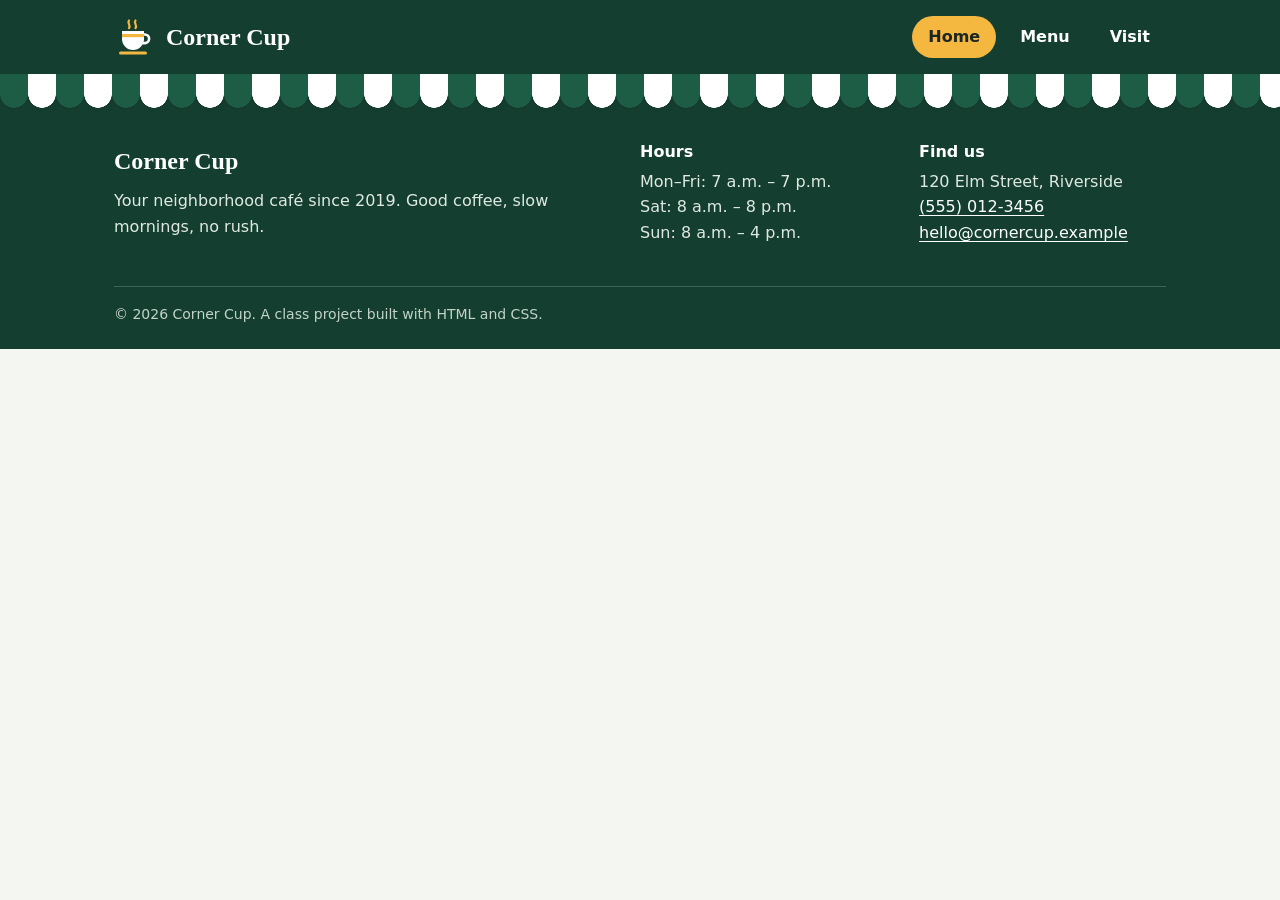
==== index.html @ 5d2ea711 "[CSS Collaboration] Summary: Added project architecture skeleton & README instructions" ====
<!DOCTYPE html>
<html lang="en">
<head>
  <meta charset="UTF-8">
  <meta name="viewport" content="width=device-width, initial-scale=1.0">
  <title>Corner Cup | Your neighborhood café</title>
  <link rel="stylesheet" href="css/base.css">
  <link rel="stylesheet" href="css/home.css">
</head>
<body>
  <a class="skip-link" href="#main">Skip to content</a>

  <!-- ===== Shared header (provided, don't edit) ===== -->
  <header class="site-header">
    <div class="container header-inner">
      <a class="brand" href="index.html">
        <img src="images/logo.svg" alt="" width="40" height="40">
        Corner Cup
      </a>
      <nav aria-label="Main">
        <ul class="nav-list">
          <li><a href="index.html" aria-current="page">Home</a></li>
          <li><a href="menu.html">Menu</a></li>
          <li><a href="visit.html">Visit</a></li>
        </ul>
      </nav>
    </div>
  </header>

  <!-- ===== Student 1: Home page ===== -->
  <main id="main">
    <!--
    ===================================================================
    STUDENT 1: build the Home page inside this <main> element.
    Text to use is in "quotes". Suggested class names are in [brackets].
    Style everything in css/home.css.
    ===================================================================

    TODO 1: Hero (about 20 min)
    A <section> [hero] containing a <div> [container hero-inner] with:
      1. A <div> [hero-text] holding:
         - <h1> "Good coffee, right around the corner."
         - <p> [hero-lead] "Small-batch coffee, pastries baked before sunrise,
           and a window seat with your name on it."
         - A <div> [hero-actions] with two links styled as buttons:
             "See the menu" goes to menu.html, class="button"
             "Book a table" goes to visit.html#contact, class="button button--secondary"
      2. An <img> [hero-image] with src="images/hero-storefront.svg",
         width="480" height="400", and alt text that describes the picture.

    TODO 2: Feature cards (about 20 min)
    A <section> [section] with id="why-us" (Student 3 links to this id!).
    Inside it, a <div> [container] with:
      - <h2> [section-title] "Why our regulars keep coming back"
      - <p> [section-intro] "Three small things we refuse to compromise on."
      - A <div> [feature-grid] holding three <article> [feature-card].
        Each card has an icon <img> with width="56" height="56" and alt=""
        (the icons are decorative), then an <h3> and a <p>:
          images/icon-bean.svg
            "Roasted in small batches"
            "We roast twice a week, so the beans in your cup are never
             more than ten days old."
          images/icon-bread.svg
            "Baked before sunrise"
            "Croissants and muffins come out of the oven at 6 a.m.
             Most are gone by noon."
          images/icon-chair.svg
            "Stay as long as you like"
            "Free Wi-Fi, an outlet at every table, and nobody will rush
             you out the door."

    TODO 3: Specials banner (about 10 min)
    A <section> [special-banner] containing a <div> [container special-inner] with:
      - A <div> holding an <h2> "This week: Honey Oat Latte" and a
        <p> "Espresso, steamed oat milk and a spoonful of local honey."
      - A link styled as a button: "See this week's specials",
        going to menu.html#specials (Student 2 creates that id), class="button"

    TODO 4: Phone layout
    Nothing to add here. This one is CSS only (see css/home.css).

    STRETCH (only if you finish early): Customer quote
    A <section> [section] containing a <div> [container] with a
    <figure> [quote] holding:
      - A <blockquote> with a <p> inside:
        "By my second visit, the barista already knew my order."
        (put curly quotes around it, like this: “ ”)
      - A <figcaption> "Mara, a regular since 2021"
    ===================================================================
    -->
  </main>

  <!-- ===== Shared footer (provided, don't edit) ===== -->
  <footer class="site-footer">
    <div class="container">
      <div class="footer-grid">
        <div>
          <p class="footer-brand">Corner Cup</p>
          <p>Your neighborhood café since 2019. Good coffee, slow mornings, no rush.</p>
        </div>
        <div>
          <h2 class="footer-title">Hours</h2>
          <p>Mon–Fri: 7 a.m. – 7 p.m.<br>Sat: 8 a.m. – 8 p.m.<br>Sun: 8 a.m. – 4 p.m.</p>
        </div>
        <div>
          <h2 class="footer-title">Find us</h2>
          <p>120 Elm Street, Riverside<br>
            <a href="tel:+15550123456">(555) 012-3456</a><br>
            <a href="mailto:hello@cornercup.example">hello@cornercup.example</a></p>
        </div>
      </div>
      <p class="footer-bottom">© 2026 Corner Cup. A class project built with HTML and CSS.</p>
    </div>
  </footer>
</body>
</html>
---- css/base.css ----
/* ==================================================================
   Corner Cup: shared styles (base.css)
   Provided by your teacher. Please don't edit this file.
   Use the variables and classes below in your own page's CSS.
   ================================================================== */

/* ---------- Design tokens ---------- */
:root {
  /* Colors */
  --color-primary: #1d5c45;       /* awning green: buttons, links */
  --color-primary-dark: #143f30;  /* header, footer, hover states */
  --color-accent: #f4b740;        /* marigold: highlights (always use dark text on it) */
  --color-accent-soft: #fcefcf;   /* pale marigold: badges, soft highlights */
  --color-mint: #e1ece4;          /* pale green: soft backgrounds */
  --color-bg: #f4f6f1;            /* page background */
  --color-surface: #ffffff;       /* cards and form fields */
  --color-text: #1c2622;          /* main text */
  --color-muted: #4f5c56;         /* secondary text */
  --color-border: #d3ddd6;        /* card borders and dividers */
  --color-border-strong: #7b8a82; /* form field borders */

  /* Fonts */
  --font-body: system-ui, -apple-system, "Segoe UI", Roboto, "Helvetica Neue", Arial, sans-serif;
  --font-display: "Palatino Linotype", Palatino, "Book Antiqua", Georgia, serif;

  /* Spacing scale */
  --space-1: 4px;
  --space-2: 8px;
  --space-3: 12px;
  --space-4: 16px;
  --space-5: 24px;
  --space-6: 32px;
  --space-7: 48px;
  --space-8: 64px;

  /* Shapes */
  --radius-sm: 6px;
  --radius: 12px;
  --radius-lg: 20px;
  --radius-pill: 999px;
  --shadow: 0 2px 10px rgba(28, 38, 34, 0.08);

  /* Layout */
  --max-width: 1100px;
}

/* ---------- Base ---------- */
*,
*::before,
*::after {
  box-sizing: border-box;
}

html {
  scroll-behavior: smooth;
}

body {
  margin: 0;
  font-family: var(--font-body);
  font-size: 1rem;
  line-height: 1.6;
  color: var(--color-text);
  background: var(--color-bg);
}

img {
  display: block;
  max-width: 100%;
  height: auto;
}

h1,
h2,
h3 {
  margin: 0 0 var(--space-3);
  font-family: var(--font-display);
  line-height: 1.2;
  text-wrap: balance;
}

h1 {
  font-size: 2.75rem;
}

h2 {
  font-size: 2rem;
}

h3 {
  font-size: 1.25rem;
}

p {
  margin: 0 0 var(--space-4);
}

a {
  color: var(--color-primary);
  text-underline-offset: 3px;
}

a:hover {
  color: var(--color-primary-dark);
}

:focus-visible {
  outline: 3px solid var(--color-primary);
  outline-offset: 3px;
}

/* ---------- Layout helpers ---------- */
.container {
  max-width: var(--max-width);
  margin: 0 auto;
  padding: 0 var(--space-5);
}

.section {
  padding: var(--space-8) 0;
}

.section-title {
  margin-bottom: var(--space-3);
}

.section-intro {
  max-width: 60ch;
  margin-bottom: var(--space-6);
  color: var(--color-muted);
}

/* ---------- Buttons ---------- */
.button {
  display: inline-block;
  padding: 12px 22px;
  border: 2px solid var(--color-primary);
  border-radius: var(--radius-pill);
  background: var(--color-primary);
  color: #ffffff;
  font: inherit;
  font-weight: 700;
  line-height: 1.2;
  text-decoration: none;
  cursor: pointer;
  transition: background-color 150ms ease, color 150ms ease, transform 150ms ease;
}

.button:hover {
  border-color: var(--color-primary-dark);
  background: var(--color-primary-dark);
  color: #ffffff;
  transform: translateY(-2px);
}

.button--secondary {
  background: transparent;
  color: var(--color-primary);
}

.button--secondary:hover {
  border-color: var(--color-primary);
  background: var(--color-primary);
  color: #ffffff;
}

/* ---------- Skip link (appears when you press Tab) ---------- */
.skip-link {
  position: absolute;
  top: -60px;
  left: var(--space-4);
  z-index: 10;
  padding: var(--space-2) var(--space-4);
  border-radius: var(--radius-sm);
  background: var(--color-accent);
  color: var(--color-text);
  font-weight: 700;
}

.skip-link:focus {
  top: var(--space-4);
}

/* ---------- Header ---------- */
.site-header {
  background: var(--color-primary-dark);
  color: #ffffff;
}

.header-inner {
  display: flex;
  flex-wrap: wrap;
  align-items: center;
  justify-content: space-between;
  gap: var(--space-3) var(--space-5);
  padding-top: var(--space-4);
  padding-bottom: var(--space-4);
}

.brand {
  display: flex;
  align-items: center;
  gap: var(--space-3);
  color: #ffffff;
  font-family: var(--font-display);
  font-size: 1.5rem;
  font-weight: 700;
  text-decoration: none;
}

.brand:hover {
  color: #ffffff;
}

.nav-list {
  display: flex;
  flex-wrap: wrap;
  gap: var(--space-2);
  margin: 0;
  padding: 0;
  list-style: none;
}

.nav-list a {
  display: block;
  padding: var(--space-2) var(--space-4);
  border-radius: var(--radius-pill);
  color: #ffffff;
  font-weight: 600;
  text-decoration: none;
}

.nav-list a:hover {
  background: rgba(255, 255, 255, 0.14);
  color: #ffffff;
}

.nav-list a[aria-current="page"] {
  background: var(--color-accent);
  color: var(--color-text);
}

.site-header :focus-visible,
.site-footer :focus-visible {
  outline-color: var(--color-accent);
}

/* The striped awning that hangs below the header.
   Its scalloped edge overlaps the top 14px of the first section. */
.site-header::after {
  content: "";
  position: relative;
  z-index: 1;
  display: block;
  height: 34px;
  margin-bottom: -14px;
  background:
    radial-gradient(circle at 14px 20px, var(--color-primary) 13.5px, transparent 14px) 0 0 / 56px 34px repeat-x,
    radial-gradient(circle at 42px 20px, #ffffff 13.5px, transparent 14px) 0 0 / 56px 34px repeat-x,
    linear-gradient(90deg, var(--color-primary) 0 28px, #ffffff 28px 56px) 0 0 / 56px 20px repeat-x;
  filter: drop-shadow(0 3px 2px rgba(28, 38, 34, 0.15));
  pointer-events: none;
}

/* ---------- Page header (used by the Menu and Visit pages) ---------- */
.page-header {
  padding: var(--space-8) 0 var(--space-7);
  background: var(--color-mint);
}

.page-header h1 {
  margin-bottom: var(--space-3);
}

.page-header p {
  max-width: 60ch;
  margin: 0;
  color: var(--color-muted);
  font-size: 1.125rem;
}

/* ---------- Footer ---------- */
.site-footer {
  padding: var(--space-7) 0 var(--space-5);
  background: var(--color-primary-dark);
  color: #dfe9e2;
}

.footer-grid {
  display: grid;
  grid-template-columns: 2fr 1fr 1fr;
  gap: var(--space-6);
}

.footer-grid p {
  margin: 0 0 var(--space-2);
}

.footer-brand {
  color: #ffffff;
  font-family: var(--font-display);
  font-size: 1.5rem;
  font-weight: 700;
}

.footer-title {
  margin-bottom: var(--space-2);
  color: #ffffff;
  font-family: var(--font-body);
  font-size: 1rem;
}

.site-footer a {
  color: #ffffff;
}

.site-footer a:hover {
  color: var(--color-accent);
}

.footer-bottom {
  margin: var(--space-6) 0 0;
  padding-top: var(--space-4);
  border-top: 1px solid rgba(255, 255, 255, 0.18);
  color: #c3d3c8;
  font-size: 0.875rem;
}

/* ---------- Phones (700px and narrower) ---------- */
@media (max-width: 700px) {
  h1 {
    font-size: 2.125rem;
  }

  h2 {
    font-size: 1.625rem;
  }

  .container {
    padding: 0 var(--space-4);
  }

  .section {
    padding: var(--space-7) 0;
  }

  .page-header {
    padding: var(--space-7) 0 var(--space-6);
  }

  .footer-grid {
    grid-template-columns: 1fr;
    gap: var(--space-5);
  }
}

/* ---------- Respect the "reduce motion" setting ---------- */
@media (prefers-reduced-motion: reduce) {
  html {
    scroll-behavior: auto;
  }

  *,
  *::before,
  *::after {
    transition: none !important;
  }
}
---- css/home.css ----
/* ==================================================================
   home.css: Student 1 (Home page)
   Only edit this file and index.html.

   Use the shared variables from base.css, for example:
     color: var(--color-muted);
     padding: var(--space-5);
     border-radius: var(--radius);
   The full list is at the bottom of the README.
   ================================================================== */

/* ---------- TODO 1: Hero ---------- */
/* .hero: mint background (--color-mint) and big padding on the top and
     bottom (--space-8).
   .hero-inner: Flexbox, so the text and the image sit side by side.
     Center them vertically and leave a --space-7 gap between them.
   .hero-text: let it take up the free space (flex: 1).
   .hero-lead: a little bigger than normal text (about 1.2rem), muted
     color, and some space below it.
   .hero-actions: Flexbox with a --space-3 gap between the two buttons.
     Add flex-wrap so they can wrap on small screens.
   .hero-image: flex: 1 as well, but never wider than 460px. */


/* ---------- TODO 2: Feature cards ---------- */
/* .feature-grid: CSS Grid with 3 equal columns and a --space-5 gap.
   .feature-card: white background (--color-surface), a 1px solid
     --color-border border, --radius corners, --shadow, --space-5 padding.
   Give each icon some space below it, and make the card text muted. */


/* ---------- TODO 3: Specials banner ---------- */
/* .special-banner: marigold background (--color-accent) and --space-7
     padding on the top and bottom.
   .special-inner: Flexbox with the text on the left and the button on
     the right (justify-content: space-between), vertically centered. */


/* ---------- Stretch: customer quote ---------- */
/* .quote: center it (max-width about 640px, margin: 0 auto) and center
     the text.
   Give the blockquote the heading font (--font-display) and a large
   size, and make the figcaption muted. */


/* ---------- TODO 4: Phones (700px and narrower) ---------- */
@media (max-width: 700px) {
  /* Stack the hero: switch .hero-inner to flex-direction: column. */

  /* Show the feature cards in one column. */

  /* Stack the banner text above its button. */
}
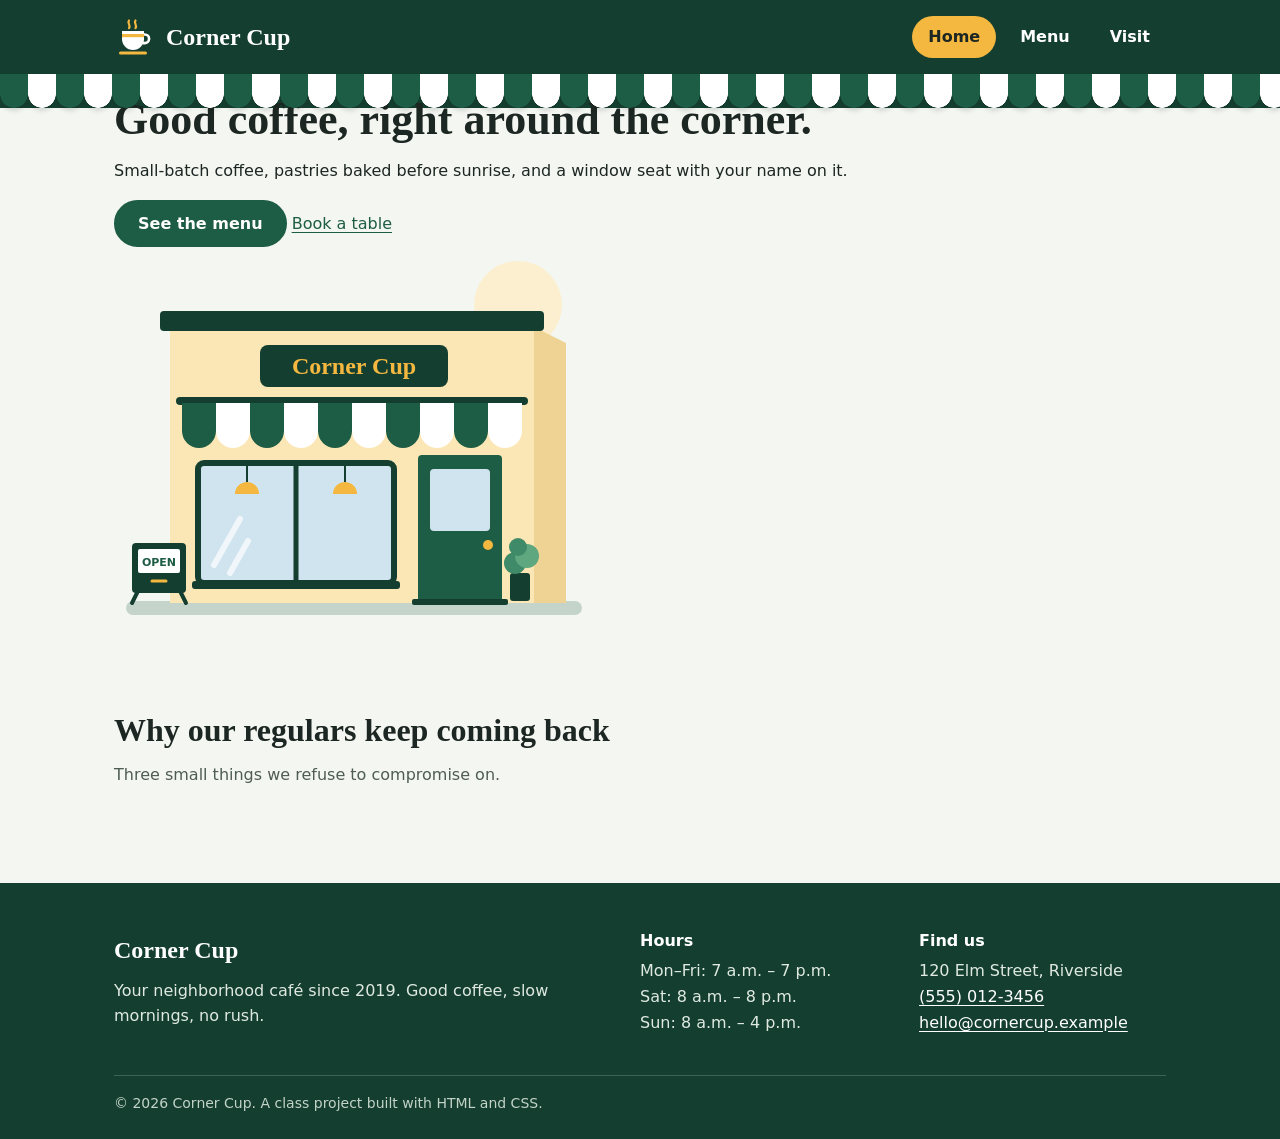
==== commit bdfb8e2f: "TODO1 HTML" ====
--- a/index.html
+++ b/index.html
@@ -29,6 +29,40 @@
 
   <!-- ===== Student 1: Home page ===== -->
   <main id="main">
+    <section class="hero">
+      <div class="container hero-inner">
+        <div class="hero-text">
+          <h1>Good coffee, right around the corner.</h1>
+          <p class="hero-lead">
+            Small-batch coffee, pastries baked before sunrise, and a window seat with your name on it.
+          </p>
+        <div class="hero-actions">
+          <a href="menu.html" class="button">See the menu</a>
+          <a href="visit.html#contact" class="buttin button--secondary">Book a table</a>
+        </div>
+      </div>
+      <img
+        class="hero-image"
+        src="images/hero-storefront.svg"
+        width="480"
+        height="400"
+        alt="Illustration of the cafe storefront"
+      >
+      </div>
+    </section>
+
+    <section class="section" id="why-us">
+      <div class="container">
+        <h2 class="section-title">Why our regulars keep coming back</h2>
+        <p class="section-intro">Three small things we refuse to compromise on.</p>
+        <div class="feature-grid>">
+          <article class="feature-card">
+            <img src="" alt="">
+          </article>
+        </div>
+      </div>
+    </section>
+
     <!--
     ===================================================================
     STUDENT 1: build the Home page inside this <main> element.
@@ -47,6 +81,7 @@
              "Book a table" goes to visit.html#contact, class="button button--secondary"
       2. An <img> [hero-image] with src="images/hero-storefront.svg",
          width="480" height="400", and alt text that describes the picture.
+               
 
     TODO 2: Feature cards (about 20 min)
     A <section> [section] with id="why-us" (Student 3 links to this id!).
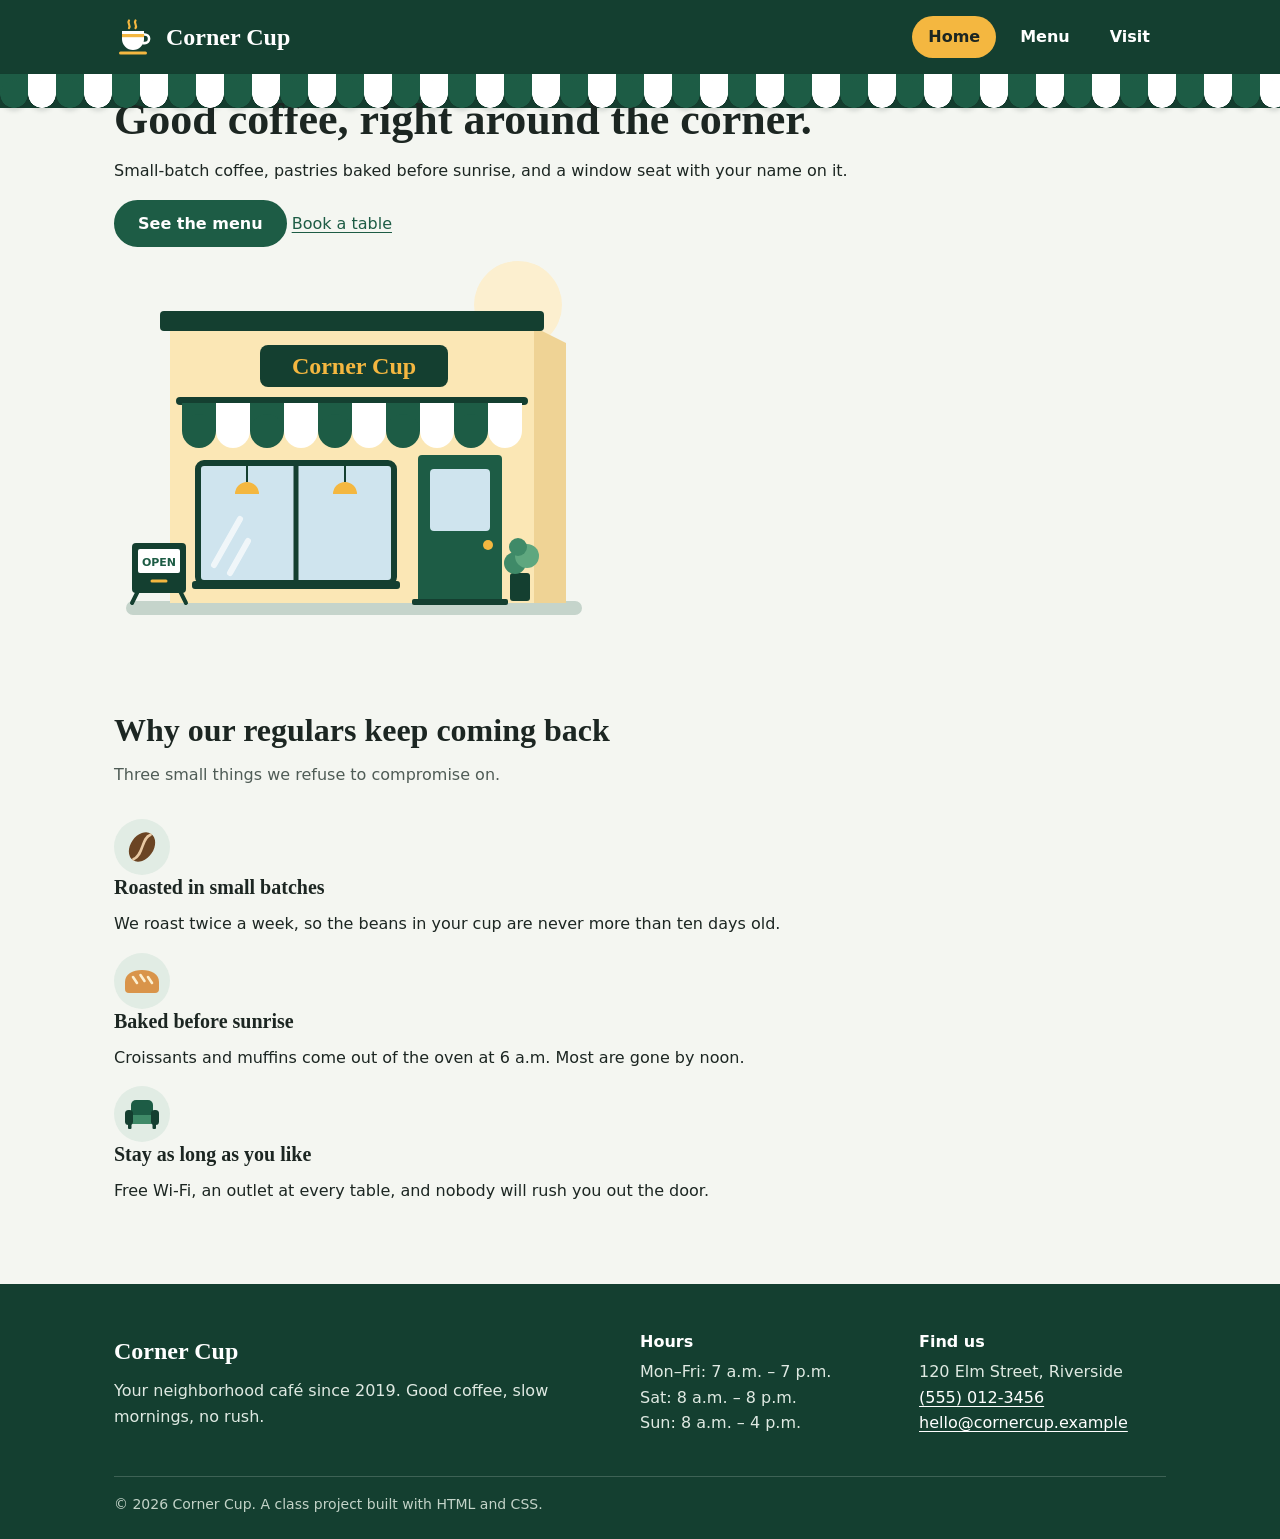
==== commit 46a7238f: "TODO 2 HTML" ====
--- a/index.html
+++ b/index.html
@@ -57,7 +57,28 @@
         <p class="section-intro">Three small things we refuse to compromise on.</p>
         <div class="feature-grid>">
           <article class="feature-card">
-            <img src="" alt="">
+            <img src="images/icon-bean.svg" width="56" height="56" alt="">
+            <h3>Roasted in small batches</h3>
+            <p>
+              We roast twice a week, so the beans in your cup are never
+              more than ten days old.
+            </p>
+          </article>
+          <article class="feature-card">
+            <img src="images/icon-bread.svg" width="56" height="56" alt="">
+            <h3>Baked before sunrise</h3>
+            <p>
+              Croissants and muffins come out of the oven at 6 a.m.
+              Most are gone by noon.
+            </p>
+          </article>
+          <article class="feature-card">
+            <img src="images/icon-chair.svg" width="56" height="56" alt="">
+            <h3>Stay as long as you like</h3>
+            <p>
+              Free Wi-Fi, an outlet at every table, and nobody will rush
+              you out the door.
+            </p>
           </article>
         </div>
       </div>
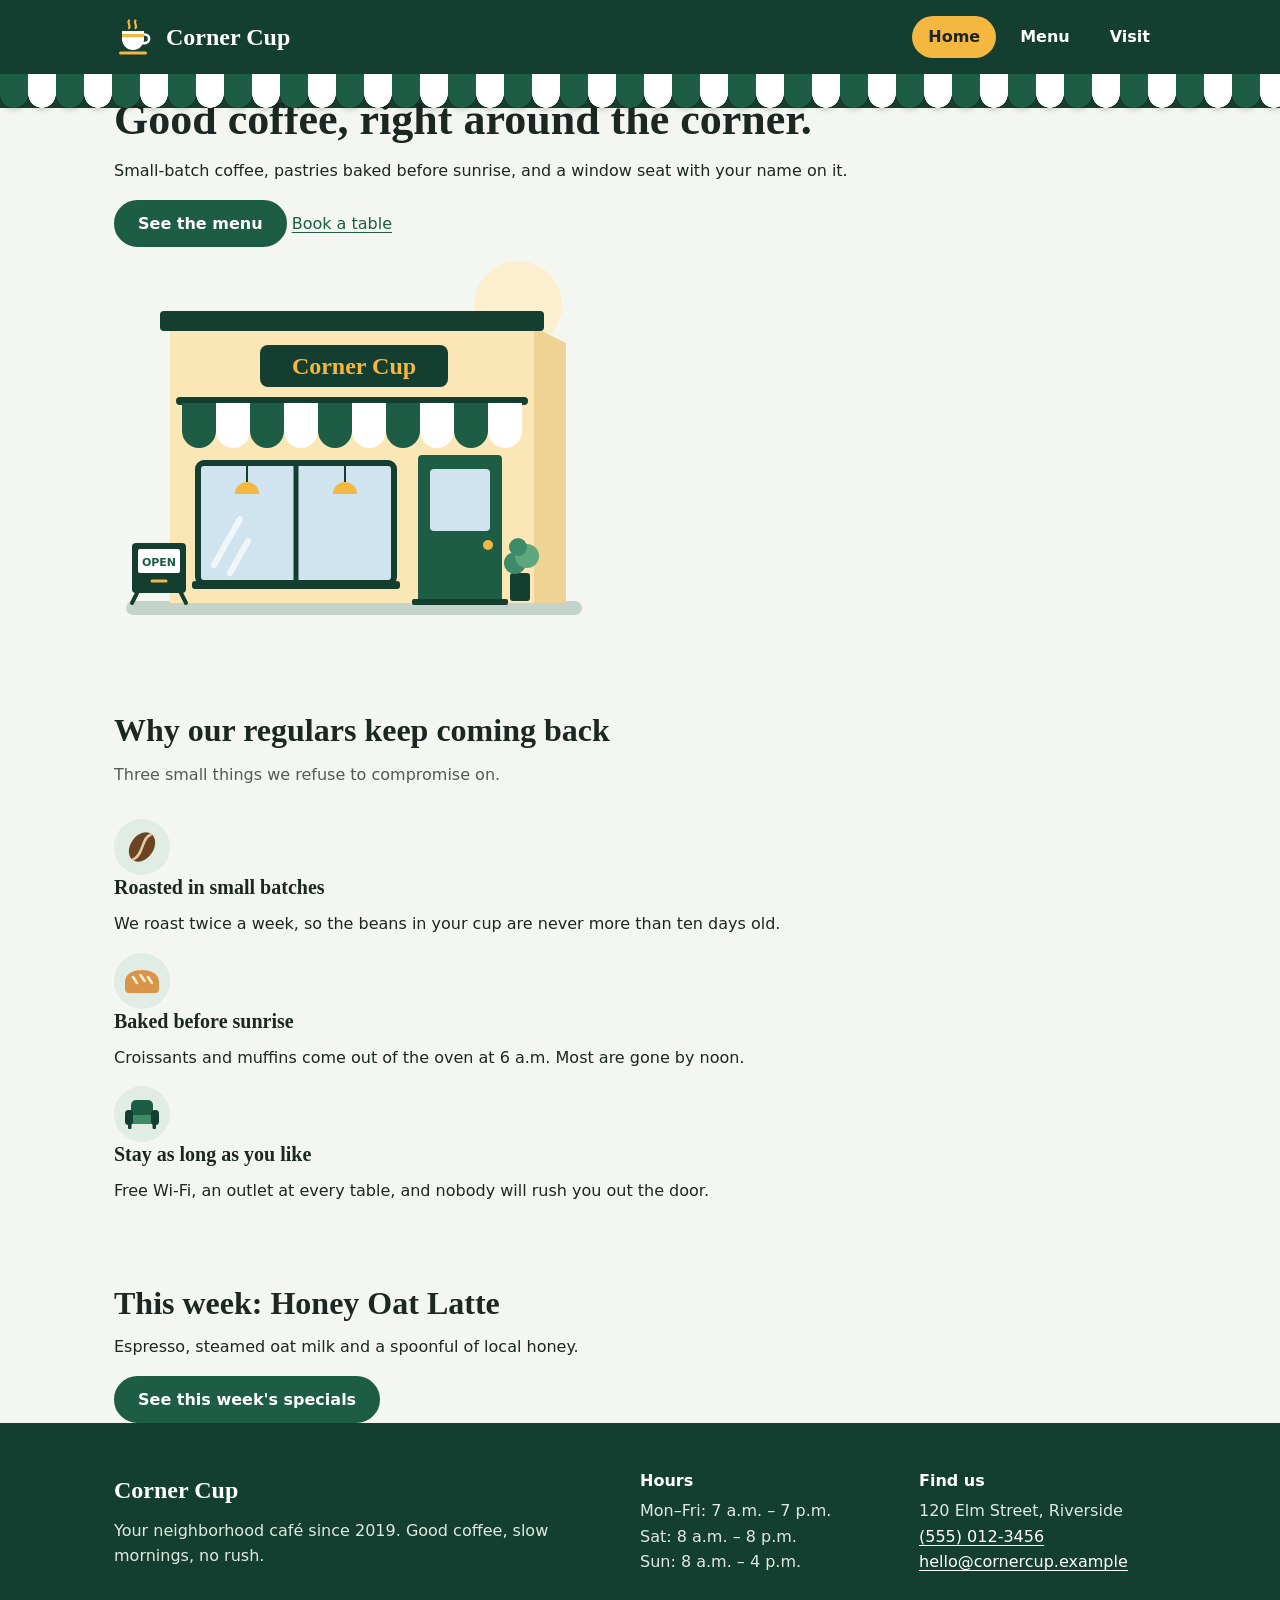
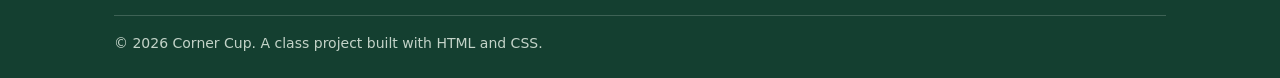
==== commit f613ebda: "TODO 3 HTML" ====
--- a/index.html
+++ b/index.html
@@ -81,6 +81,18 @@
             </p>
           </article>
         </div>
+      </div>
+    </section>
+
+    <section class="special-banner">
+      <div class="container special-inner">
+        <div>
+          <h2>This week: Honey Oat Latte</h2>
+        <p>
+          Espresso, steamed oat milk and a spoonful of local honey.
+        </p>
+      </div>
+        <a href="menu.html#specials" class="button">See this week's specials</a>
       </div>
     </section>
 
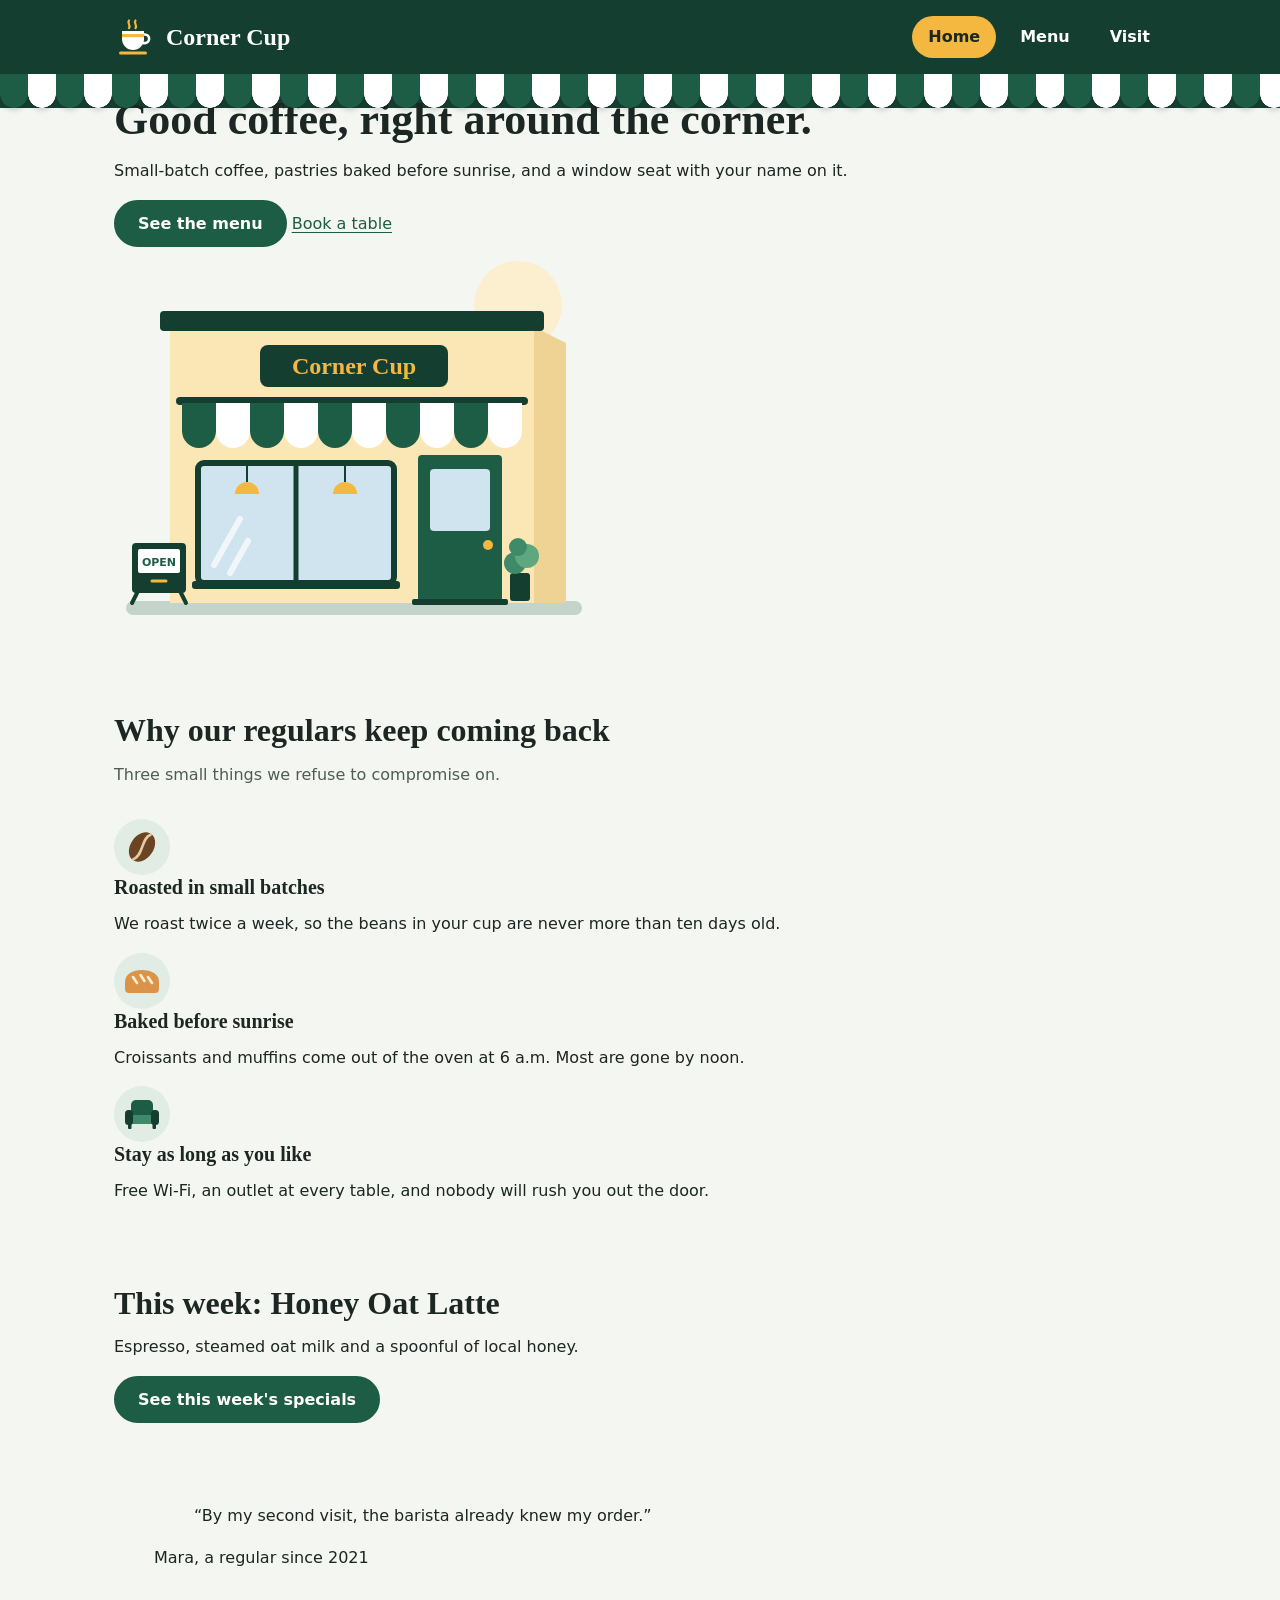
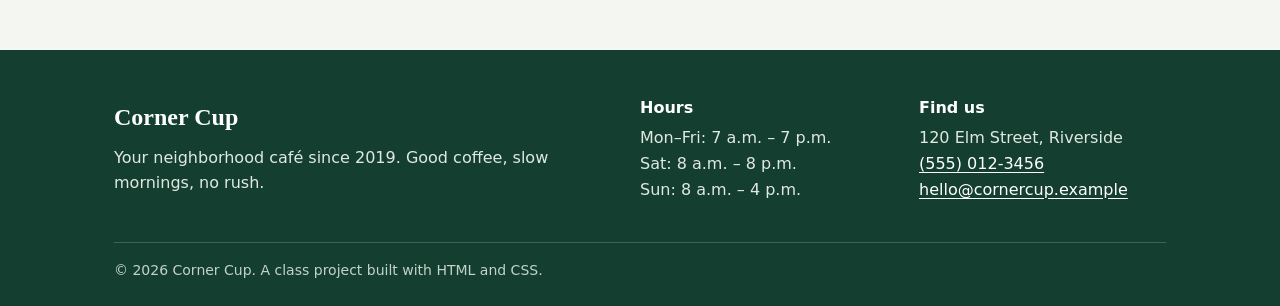
==== commit c9b00a0d: "TODO 4 HTML" ====
--- a/index.html
+++ b/index.html
@@ -96,6 +96,17 @@
       </div>
     </section>
 
+    <section class="section">
+      <div class="container">
+        <figure class="quote">
+          <blockquote>
+            <p>“By my second visit, the barista already knew my order.”</p>
+          </blockquote>
+          <figcaption>Mara, a regular since 2021</figcaption>
+        </figure>
+      </div>
+    </section>
+
     <!--
     ===================================================================
     STUDENT 1: build the Home page inside this <main> element.
